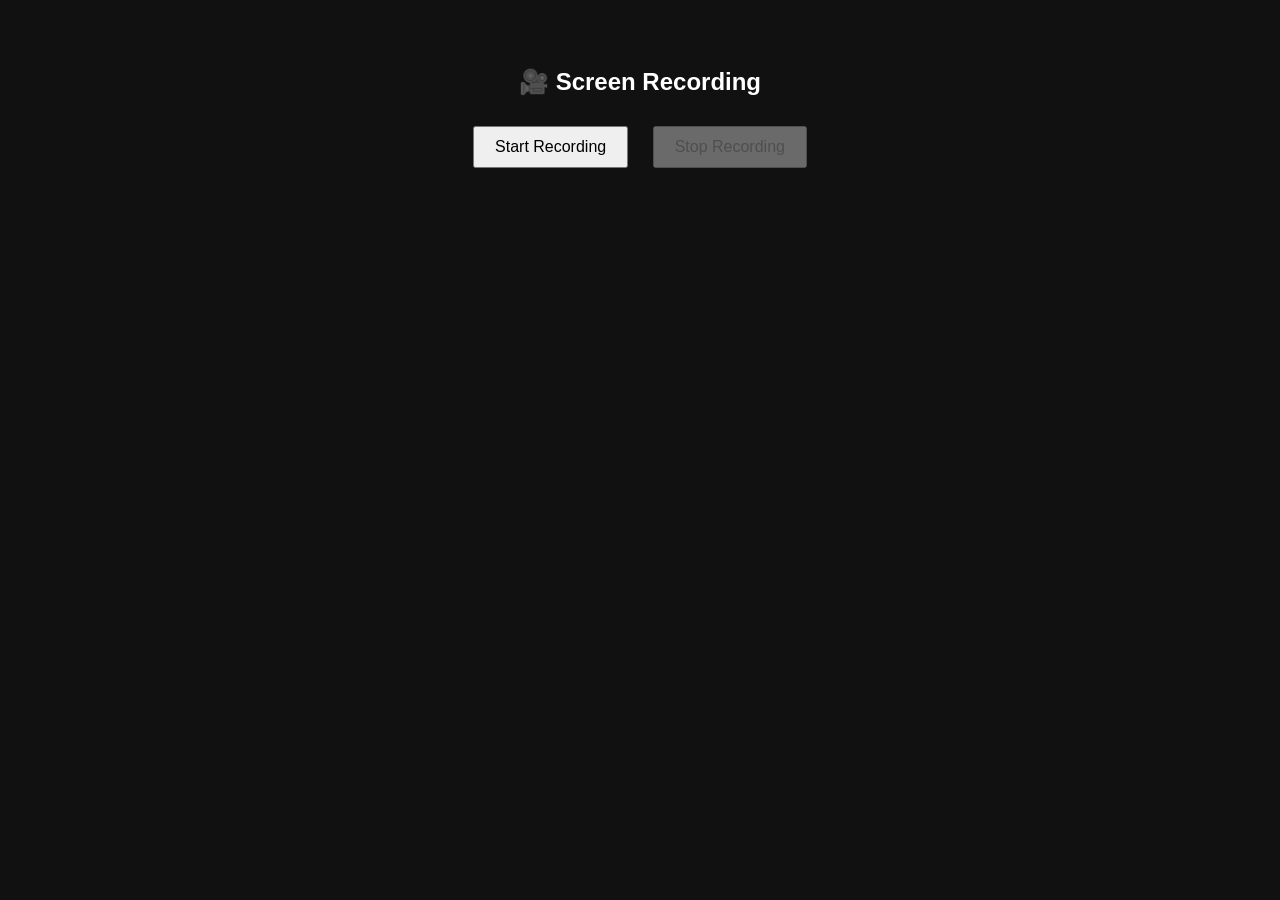
==== html/recorder.html @ eeac0ebb "added video recording feature and improves SS flow" ====
<!doctype html>
<html>
  <head>
    <meta charset="UTF-8" />
    <title>Flow Screen Recorder</title>
    <style>
      body {
        font-family: Arial;
        background: #111;
        color: white;
        text-align: center;
        padding: 40px;
      }
      button {
        padding: 10px 20px;
        font-size: 16px;
        margin: 10px;
      }
    </style>
  </head>
  <body>
    <h2>🎥 Screen Recording</h2>

    <button id="start">Start Recording</button>
    <button id="stop" disabled>Stop Recording</button>

    <script type="module" src="../js/recorder.js"></script>
  </body>
</html>
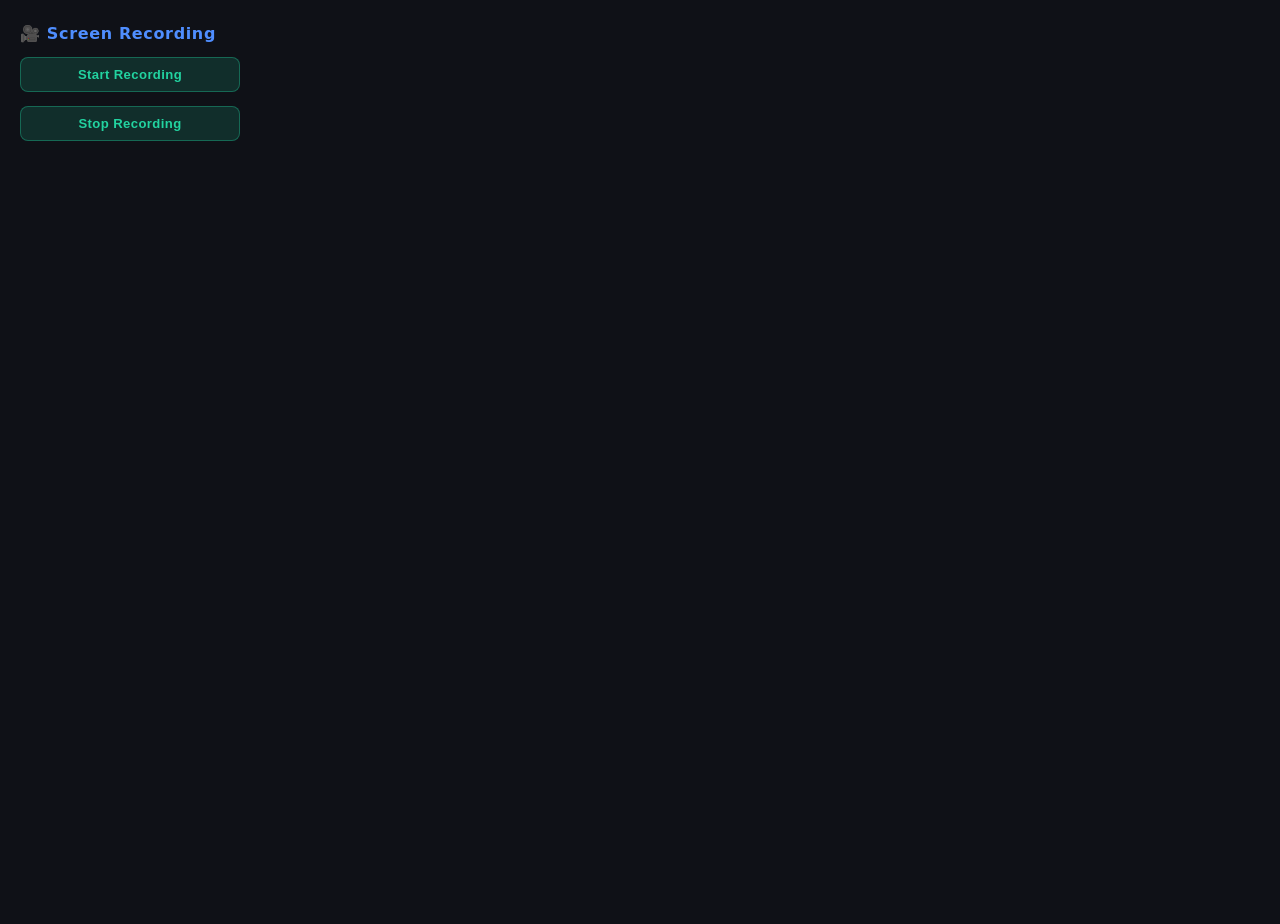
==== commit 0a2ca8db: "style update for screen recording page" ====
--- a/html/recorder.html
+++ b/html/recorder.html
@@ -3,27 +3,16 @@
   <head>
     <meta charset="UTF-8" />
     <title>Flow Screen Recorder</title>
-    <style>
-      body {
-        font-family: Arial;
-        background: #111;
-        color: white;
-        text-align: center;
-        padding: 40px;
-      }
-      button {
-        padding: 10px 20px;
-        font-size: 16px;
-        margin: 10px;
-      }
-    </style>
+    <link rel="stylesheet" href="../styles/viewer.css" />
+    <link rel="stylesheet" href="../styles/popup.css" />
   </head>
   <body>
-    <h2>🎥 Screen Recording</h2>
+    <div id="flowContainer">
+      <h2 class="toolbar-title">🎥 Screen Recording</h2>
 
-    <button id="start">Start Recording</button>
-    <button id="stop" disabled>Stop Recording</button>
-
+      <button class="btn btn-start" id="start">Start Recording</button>
+      <button class="btn btn-start" id="stop" disabled>Stop Recording</button>
+    </div>
     <script type="module" src="../js/recorder.js"></script>
   </body>
 </html>
--- a/styles/viewer.css
+++ b/styles/viewer.css
@@ -0,0 +1,407 @@
+/* ── Tokens ── */
+:root {
+  --bg: #0f1117;
+  --surface: #181c27;
+  --surface2: #1e2436;
+  --border: #2a3050;
+  --accent: #4f8eff;
+  --accent2: #7c5cfc;
+  --text: #e2e8f0;
+  --text-muted: #7a8499;
+  --radius: 8px;
+  --mono: "JetBrains Mono", "Fira Code", "Cascadia Code", monospace;
+
+  /* method colours */
+  --get: #22d3a0;
+  --post: #4f8eff;
+  --put: #f59e0b;
+  --patch: #a78bfa;
+  --delete: #f87171;
+  --head: #94a3b8;
+  --options: #64748b;
+}
+
+* {
+  box-sizing: border-box;
+  margin: 0;
+  padding: 0;
+}
+
+body {
+  font-family: "Segoe UI", "SF Pro Display", system-ui, sans-serif;
+  background: var(--bg);
+  color: var(--text);
+  min-height: 100vh;
+}
+
+/* ── Top toolbar ── */
+.toolbar {
+  position: sticky;
+  top: 0;
+  z-index: 100;
+  background: var(--surface);
+  border-bottom: 1px solid var(--border);
+  padding: 12px 20px;
+  display: flex;
+  flex-wrap: wrap;
+  align-items: center;
+  gap: 10px;
+}
+
+.toolbar-title {
+  font-size: 1rem;
+  font-weight: 700;
+  letter-spacing: 0.04em;
+  color: var(--accent);
+  white-space: nowrap;
+  margin-right: 4px;
+}
+
+/* search box */
+.search-wrap {
+  position: relative;
+  flex: 1 1 220px;
+}
+.search-wrap svg {
+  position: absolute;
+  left: 10px;
+  top: 50%;
+  transform: translateY(-50%);
+  opacity: 0.45;
+  pointer-events: none;
+}
+#searchUrl {
+  width: 100%;
+  padding: 7px 10px 7px 32px;
+  background: var(--surface2);
+  border: 1px solid var(--border);
+  border-radius: var(--radius);
+  color: var(--text);
+  font-size: 0.85rem;
+  outline: none;
+  transition: border-color 0.2s;
+}
+#searchUrl::placeholder {
+  color: var(--text-muted);
+}
+#searchUrl:focus {
+  border-color: var(--accent);
+}
+
+/* dropdowns */
+select {
+  padding: 7px 28px 7px 10px;
+  background: var(--surface2);
+  border: 1px solid var(--border);
+  border-radius: var(--radius);
+  color: var(--text);
+  font-size: 0.85rem;
+  outline: none;
+  appearance: none;
+  -webkit-appearance: none;
+  background-image: url("data:image/svg+xml,%3Csvg xmlns='http://www.w3.org/2000/svg' width='12' height='12' viewBox='0 0 24 24' fill='none' stroke='%237a8499' stroke-width='2'%3E%3Cpath d='M6 9l6 6 6-6'/%3E%3C/svg%3E");
+  background-repeat: no-repeat;
+  background-position: right 8px center;
+  cursor: pointer;
+  min-width: 130px;
+  transition: border-color 0.2s;
+}
+select:focus {
+  border-color: var(--accent);
+}
+
+/* clear button */
+#clearFilters {
+  padding: 7px 14px;
+  background: transparent;
+  border: 1px solid var(--border);
+  border-radius: var(--radius);
+  color: var(--text-muted);
+  font-size: 0.82rem;
+  cursor: pointer;
+  transition:
+    border-color 0.2s,
+    color 0.2s;
+  white-space: nowrap;
+}
+#clearFilters:hover {
+  border-color: var(--accent);
+  color: var(--text);
+}
+
+/* result count */
+#resultCount {
+  font-size: 0.78rem;
+  color: var(--text-muted);
+  white-space: nowrap;
+  margin-left: auto;
+}
+
+/* file upload */
+.upload-label {
+  padding: 7px 14px;
+  background: var(--accent2);
+  border-radius: var(--radius);
+  font-size: 0.82rem;
+  cursor: pointer;
+  white-space: nowrap;
+  transition: opacity 0.2s;
+}
+.upload-label:hover {
+  opacity: 0.85;
+}
+#fileInput {
+  display: none;
+}
+
+/* ── Main content ── */
+#flowContainer {
+  max-width: 960px;
+  margin: 24px auto;
+  padding: 0 20px 60px;
+  display: flex;
+  flex-direction: column;
+  gap: 14px;
+}
+
+.empty-state {
+  text-align: center;
+  padding: 64px 20px;
+  color: var(--text-muted);
+  font-size: 0.95rem;
+  line-height: 1.7;
+}
+
+/* ── Entry card ── */
+.entry {
+  background: var(--surface);
+  border: 1px solid var(--border);
+  border-radius: var(--radius);
+  padding: 16px 18px;
+  transition: border-color 0.2s;
+}
+.entry:hover {
+  border-color: #3a4570;
+}
+
+.entry-header {
+  display: flex;
+  align-items: center;
+  flex-wrap: wrap;
+  gap: 8px;
+  margin-bottom: 10px;
+}
+
+.step-num {
+  font-size: 0.75rem;
+  color: var(--text-muted);
+  font-family: var(--mono);
+  min-width: 30px;
+}
+
+.method-badge {
+  font-family: var(--mono);
+  font-size: 0.72rem;
+  font-weight: 700;
+  letter-spacing: 0.08em;
+  padding: 2px 8px;
+  border-radius: 4px;
+  text-transform: uppercase;
+}
+.method-get {
+  background: rgba(34, 211, 160, 0.15);
+  color: var(--get);
+}
+.method-post {
+  background: rgba(79, 142, 255, 0.15);
+  color: var(--post);
+}
+.method-put {
+  background: rgba(245, 158, 11, 0.15);
+  color: var(--put);
+}
+.method-patch {
+  background: rgba(167, 139, 250, 0.15);
+  color: var(--patch);
+}
+.method-delete {
+  background: rgba(248, 113, 113, 0.15);
+  color: var(--delete);
+}
+.method-head {
+  background: rgba(148, 163, 184, 0.12);
+  color: var(--head);
+}
+.method-options {
+  background: rgba(100, 116, 139, 0.12);
+  color: var(--options);
+}
+
+.status-badge {
+  font-family: var(--mono);
+  font-size: 0.72rem;
+  font-weight: 700;
+  padding: 2px 8px;
+  border-radius: 4px;
+}
+.status-2xx {
+  background: rgba(34, 197, 94, 0.15);
+  color: #4ade80;
+}
+.status-3xx {
+  background: rgba(251, 191, 36, 0.15);
+  color: #fbbf24;
+}
+.status-4xx {
+  background: rgba(248, 113, 113, 0.15);
+  color: #f87171;
+}
+.status-5xx {
+  background: rgba(239, 68, 68, 0.15);
+  color: #ef4444;
+}
+.status-unknown {
+  background: rgba(148, 163, 184, 0.12);
+  color: #94a3b8;
+}
+
+.entry-time {
+  font-size: 0.75rem;
+  color: var(--text-muted);
+  font-family: var(--mono);
+}
+.duration {
+  font-size: 0.75rem;
+  color: #a78bfa;
+  font-family: var(--mono);
+  margin-left: auto;
+}
+
+.page-url {
+  font-size: 0.8rem;
+  color: var(--text-muted);
+  margin-bottom: 5px;
+}
+.page-url a {
+  color: var(--text-muted);
+}
+
+.req-url {
+  font-size: 0.82rem;
+  word-break: break-all;
+  margin-bottom: 12px;
+}
+.req-url a {
+  color: var(--accent);
+  text-decoration: none;
+}
+.req-url a:hover {
+  text-decoration: underline;
+}
+
+mark {
+  background: rgba(251, 191, 36, 0.35);
+  color: #fde68a;
+  border-radius: 2px;
+  padding: 0 1px;
+}
+
+/* ── Details / summary ── */
+.details-block {
+  margin-top: 8px;
+  border: 1px solid var(--border);
+  border-radius: var(--radius);
+  overflow: hidden;
+}
+.details-block summary {
+  padding: 7px 12px;
+  cursor: pointer;
+  font-size: 0.8rem;
+  color: var(--text-muted);
+  user-select: none;
+  list-style: none;
+  display: flex;
+  align-items: center;
+  gap: 6px;
+  background: var(--surface2);
+  transition: background 0.15s;
+}
+.details-block summary::-webkit-details-marker {
+  display: none;
+}
+.details-block summary::before {
+  content: "▶";
+  font-size: 0.65rem;
+  transition: transform 0.2s;
+}
+.details-block[open] summary::before {
+  transform: rotate(90deg);
+}
+.details-block summary:hover {
+  background: #252d42;
+  color: var(--text);
+}
+
+/* ── Scrollable JSON panel ── */
+.json-wrapper {
+  position: relative;
+  background: #0d1120;
+}
+
+.json-pre {
+  font-family: var(--mono);
+  font-size: 0.75rem;
+  line-height: 1.6;
+  color: #c8d3f5;
+  padding: 14px 44px 14px 14px; /* right pad for copy btn */
+  max-height: 320px; /* fixed height */
+  overflow-y: auto; /* vertical scroll */
+  overflow-x: auto; /* horizontal scroll */
+  white-space: pre;
+  /* custom scrollbar */
+  scrollbar-width: thin;
+  scrollbar-color: #2a3050 transparent;
+}
+.json-pre::-webkit-scrollbar {
+  width: 6px;
+  height: 6px;
+}
+.json-pre::-webkit-scrollbar-track {
+  background: transparent;
+}
+.json-pre::-webkit-scrollbar-thumb {
+  background: #2a3050;
+  border-radius: 3px;
+}
+.json-pre::-webkit-scrollbar-thumb:hover {
+  background: #3a4570;
+}
+
+/* copy button — always visible, pinned top-right */
+.copy-btn {
+  position: absolute;
+  top: 8px;
+  right: 8px;
+  padding: 3px 8px;
+  font-size: 0.7rem;
+  cursor: pointer;
+  background: #1e2436;
+  border: 1px solid #2a3050;
+  border-radius: 4px;
+  color: var(--text-muted);
+  transition:
+    background 0.15s,
+    color 0.15s,
+    border-color 0.15s;
+  z-index: 2;
+}
+.copy-btn:hover {
+  background: #252d42;
+  color: var(--text);
+  border-color: var(--accent);
+}
+.copy-btn.copied {
+  background: rgba(34, 197, 94, 0.15);
+  color: #4ade80;
+  border-color: #4ade80;
+}
--- a/styles/popup.css
+++ b/styles/popup.css
@@ -0,0 +1,202 @@
+:root {
+  --bg: #0f1117;
+  --surface: #181c27;
+  --surface2: #1e2436;
+  --border: #2a3050;
+  --accent: #4f8eff;
+  --accent2: #7c5cfc;
+  --green: #22d3a0;
+  --red: #f87171;
+  --text: #e2e8f0;
+  --text-muted: #7a8499;
+  --radius: 8px;
+}
+
+* {
+  box-sizing: border-box;
+  margin: 0;
+  padding: 0;
+}
+
+body {
+  font-family: "Segoe UI", "SF Pro Display", system-ui, sans-serif;
+  background: var(--bg);
+  color: var(--text);
+  width: 260px;
+  padding: 0;
+  user-select: none;
+}
+
+/* ── Header ── */
+.header {
+  background: var(--surface);
+  border-bottom: 1px solid var(--border);
+  padding: 12px 14px 11px;
+  display: flex;
+  align-items: center;
+  gap: 8px;
+}
+
+.header-dot {
+  width: 8px;
+  height: 8px;
+  border-radius: 50%;
+  background: var(--accent);
+  box-shadow: 0 0 6px var(--accent);
+  flex-shrink: 0;
+}
+
+.header-title {
+  font-size: 0.9rem;
+  font-weight: 700;
+  letter-spacing: 0.04em;
+  color: var(--accent);
+}
+
+/* ── Body ── */
+.body {
+  padding: 14px;
+  display: flex;
+  flex-direction: column;
+  gap: 10px;
+}
+
+/* ── Toggles ── */
+.toggles {
+  background: var(--surface);
+  border: 1px solid var(--border);
+  border-radius: var(--radius);
+  overflow: hidden;
+}
+
+.toggle-row {
+  display: flex;
+  align-items: center;
+  justify-content: space-between;
+  padding: 9px 12px;
+  font-size: 0.8rem;
+  color: var(--text-muted);
+  gap: 10px;
+  cursor: pointer;
+  transition: background 0.15s;
+}
+.toggle-row:not(:last-child) {
+  border-bottom: 1px solid var(--border);
+}
+.toggle-row:hover {
+  background: var(--surface2);
+  color: var(--text);
+}
+
+/* hide native checkbox */
+.toggle-row input[type="checkbox"] {
+  display: none;
+}
+
+/* pill switch */
+.switch {
+  width: 34px;
+  height: 18px;
+  border-radius: 9px;
+  background: var(--border);
+  position: relative;
+  flex-shrink: 0;
+  transition: background 0.2s;
+}
+.switch::after {
+  content: "";
+  position: absolute;
+  top: 3px;
+  left: 3px;
+  width: 12px;
+  height: 12px;
+  border-radius: 50%;
+  background: var(--text-muted);
+  transition:
+    transform 0.2s,
+    background 0.2s;
+}
+input[type="checkbox"]:checked ~ .switch {
+  background: rgba(79, 142, 255, 0.25);
+}
+input[type="checkbox"]:checked ~ .switch::after {
+  transform: translateX(16px);
+  background: var(--accent);
+  box-shadow: 0 0 4px var(--accent);
+}
+
+/* ── Buttons ── */
+.btn {
+  width: 100%;
+  padding: 9px 12px;
+  border-radius: var(--radius);
+  font-size: 0.82rem;
+  font-weight: 600;
+  letter-spacing: 0.03em;
+  cursor: pointer;
+  border: 1px solid transparent;
+  transition:
+    opacity 0.15s,
+    box-shadow 0.15s;
+  display: flex;
+  align-items: center;
+  justify-content: center;
+  gap: 7px;
+}
+.btn:hover {
+  opacity: 0.88;
+}
+.btn:active {
+  opacity: 0.75;
+}
+
+.btn-start {
+  background: rgba(34, 211, 160, 0.15);
+  border-color: rgba(34, 211, 160, 0.35);
+  color: var(--green);
+}
+.btn-stop {
+  background: rgba(248, 113, 113, 0.12);
+  border-color: rgba(248, 113, 113, 0.3);
+  color: var(--red);
+}
+.btn-viewer {
+  background: var(--accent2);
+  border-color: transparent;
+  color: #fff;
+  box-shadow: 0 2px 12px rgba(124, 92, 252, 0.3);
+}
+.btn-viewer:hover {
+  box-shadow: 0 2px 18px rgba(124, 92, 252, 0.5);
+}
+
+/* ── Status indicator ── */
+.status-bar {
+  display: flex;
+  align-items: center;
+  gap: 6px;
+  font-size: 0.72rem;
+  color: var(--text-muted);
+  padding: 0 2px;
+}
+.status-indicator {
+  width: 6px;
+  height: 6px;
+  border-radius: 50%;
+  background: var(--text-muted);
+  flex-shrink: 0;
+}
+.status-indicator.recording {
+  background: var(--red);
+  box-shadow: 0 0 5px var(--red);
+  animation: pulse 1.2s infinite;
+}
+@keyframes pulse {
+  0%,
+  100% {
+    opacity: 1;
+  }
+  50% {
+    opacity: 0.35;
+  }
+}
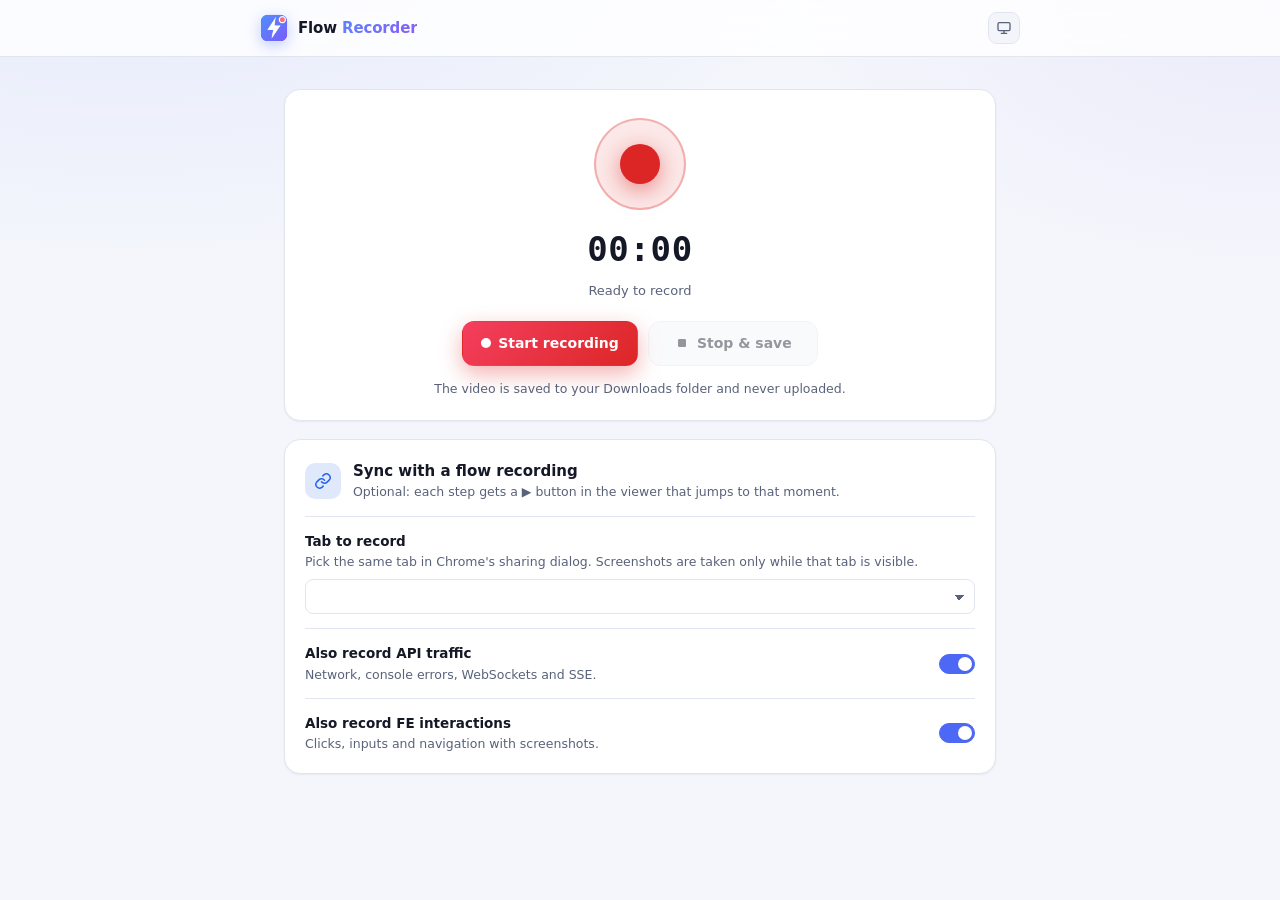
==== commit e9a997e0: "feat: security hardening, recording features, privacy docs and UI redesign Security & privacy fixes " ====
--- a/html/recorder.html
+++ b/html/recorder.html
@@ -1,18 +1,61 @@
 <!doctype html>
-<html>
+<html lang="en">
   <head>
     <meta charset="UTF-8" />
+    <meta name="viewport" content="width=device-width, initial-scale=1.0" />
     <title>Flow Screen Recorder</title>
-    <link rel="stylesheet" href="../styles/viewer.css" />
-    <link rel="stylesheet" href="../styles/popup.css" />
+    <script src="../js/theme-init.js"></script>
+    <link rel="stylesheet" href="../styles/base.css" />
+    <link rel="stylesheet" href="../styles/options.css" />
   </head>
-  <body>
-    <div id="flowContainer">
-      <h2 class="toolbar-title">🎥 Screen Recording</h2>
+  <body class="recorder-page">
+    <header class="page-header">
+      <div class="brand">
+        <img class="brand-logo" src="../icons/icon48.png" alt="" />
+        <span class="brand-name">Flow <span class="grad">Recorder</span></span>
+      </div>
+      <button class="icon-btn" id="themeToggle" type="button"></button>
+    </header>
 
-      <button class="btn btn-start" id="start">Start Recording</button>
-      <button class="btn btn-start" id="stop" disabled>Stop Recording</button>
-    </div>
+    <main class="options">
+      <section class="card rec-hero">
+        <div class="rec-visual">
+          <div class="rec-ring"><span class="rec-core"></span></div>
+          <div class="rec-timer" id="timer">00:00</div>
+          <div class="rec-state" id="recState">Ready to record</div>
+        </div>
+        <div class="rec-controls">
+          <button class="btn btn-rec" id="start">
+            <span class="rec-dot"></span>
+            Start recording
+          </button>
+          <button class="btn" id="stop" disabled>
+            <svg viewBox="0 0 24 24" fill="currentColor"><rect x="6" y="6" width="12" height="12" rx="2"/></svg>
+            Stop &amp; save
+          </button>
+        </div>
+        <p class="recorder-status" id="status" role="status">The video is saved to your Downloads folder and never uploaded.</p>
+      </section>
+
+      <section class="card">
+        <div class="card-head">
+          <span class="card-icon tone-blue"><svg viewBox="0 0 24 24" fill="none" stroke="currentColor" stroke-width="2" stroke-linecap="round" stroke-linejoin="round"><path d="M10 13a5 5 0 0 0 7.5.5l3-3a5 5 0 0 0-7-7l-1.7 1.7"/><path d="M14 11a5 5 0 0 0-7.5-.5l-3 3a5 5 0 0 0 7 7l1.7-1.7"/></svg></span>
+          <div><h2>Sync with a flow recording</h2><p>Optional: each step gets a ▶ button in the viewer that jumps to that moment.</p></div>
+        </div>
+        <label class="opt-block" for="tabSelect">
+          <span class="opt-text"><strong>Tab to record</strong><small>Pick the same tab in Chrome's sharing dialog. Screenshots are taken only while that tab is visible.</small></span>
+          <select id="tabSelect"></select>
+        </label>
+        <label class="opt-row">
+          <span class="opt-text"><strong>Also record API traffic</strong><small>Network, console errors, WebSockets and SSE.</small></span>
+          <input type="checkbox" class="switch" id="syncApi" checked />
+        </label>
+        <label class="opt-row">
+          <span class="opt-text"><strong>Also record FE interactions</strong><small>Clicks, inputs and navigation with screenshots.</small></span>
+          <input type="checkbox" class="switch" id="syncFe" checked />
+        </label>
+      </section>
+    </main>
     <script type="module" src="../js/recorder.js"></script>
   </body>
 </html>
--- a/styles/base.css
+++ b/styles/base.css
@@ -0,0 +1,659 @@
+/* ==========================================================
+   Flow Recorder — shared design system
+   Tokens (dark default + light), typography and base components
+   used by every extension page. Page files only add layout.
+   ========================================================== */
+
+:root {
+  color-scheme: dark;
+
+  /* surfaces */
+  --bg: #0a0c13;
+  --bg-glow-1: rgba(91, 124, 255, 0.16);
+  --bg-glow-2: rgba(139, 92, 246, 0.12);
+  --surface: #11141e;
+  --surface-2: #171b28;
+  --surface-3: #1f2434;
+  --surface-glass: rgba(17, 20, 30, 0.78);
+  --code-bg: #0c0f18;
+  --border: #242a3c;
+  --border-strong: #333a52;
+
+  /* text */
+  --text: #e7eaf3;
+  --text-muted: #8c94aa;
+  --text-faint: #5f6782;
+
+  /* brand */
+  --accent: #6e8cff;
+  --accent-2: #9d7bff;
+  --accent-grad: linear-gradient(135deg, #5b84ff 0%, #8b5cf6 100%);
+  --accent-soft: rgba(110, 140, 255, 0.14);
+  --on-accent: #ffffff;
+
+  /* semantic palette */
+  --green: #34d399;
+  --blue: #60a5fa;
+  --amber: #fbbf24;
+  --violet: #a78bfa;
+  --red: #f87171;
+  --cyan: #22d3ee;
+  --slate: #94a3b8;
+  --teal: #2dd4bf;
+
+  /* shape & depth */
+  --radius-sm: 6px;
+  --radius: 10px;
+  --radius-lg: 16px;
+  --shadow-sm: 0 1px 2px rgba(0, 0, 0, 0.35);
+  --shadow: 0 8px 24px rgba(0, 0, 0, 0.35), 0 1px 0 rgba(255, 255, 255, 0.03) inset;
+  --shadow-lg: 0 18px 48px rgba(0, 0, 0, 0.5);
+  --ring: 0 0 0 3px rgba(110, 140, 255, 0.35);
+
+  /* type */
+  --font: "Inter", "Segoe UI Variable Text", "SF Pro Text", "Segoe UI", system-ui, -apple-system, sans-serif;
+  --mono: "JetBrains Mono", "SF Mono", "Cascadia Code", "Fira Code", ui-monospace, monospace;
+
+  /* legacy aliases (kept for older selectors) */
+  --surface2: var(--surface-2);
+  --accent2: var(--accent-2);
+  --get: var(--green);
+  --post: var(--blue);
+  --put: var(--amber);
+  --patch: var(--violet);
+  --delete: var(--red);
+  --head: var(--slate);
+  --options: var(--slate);
+  --ws: var(--cyan);
+  --warn: var(--amber);
+}
+
+/* light theme: follows the OS unless the user forced dark */
+@media (prefers-color-scheme: light) {
+  :root:not([data-theme="dark"]) {
+    color-scheme: light;
+    --bg: #f4f6fb;
+    --bg-glow-1: rgba(91, 124, 255, 0.1);
+    --bg-glow-2: rgba(139, 92, 246, 0.08);
+    --surface: #ffffff;
+    --surface-2: #f3f5fa;
+    --surface-3: #e9ecf4;
+    --surface-glass: rgba(255, 255, 255, 0.82);
+    --code-bg: #f6f8fc;
+    --border: #e1e5ef;
+    --border-strong: #cdd3e1;
+    --text: #151826;
+    --text-muted: #59627a;
+    --text-faint: #8a92a7;
+    --accent: #4d68f5;
+    --accent-2: #7c4dff;
+    --accent-soft: rgba(77, 104, 245, 0.1);
+    --green: #059669;
+    --blue: #2563eb;
+    --amber: #b45309;
+    --violet: #7c3aed;
+    --red: #dc2626;
+    --cyan: #0891b2;
+    --slate: #64748b;
+    --teal: #0d9488;
+    --shadow-sm: 0 1px 2px rgba(20, 24, 40, 0.06);
+    --shadow: 0 6px 20px rgba(20, 24, 40, 0.07), 0 1px 2px rgba(20, 24, 40, 0.05);
+    --shadow-lg: 0 18px 40px rgba(20, 24, 40, 0.14);
+    --ring: 0 0 0 3px rgba(77, 104, 245, 0.25);
+  }
+}
+:root[data-theme="light"] {
+  color-scheme: light;
+  --bg: #f4f6fb;
+  --bg-glow-1: rgba(91, 124, 255, 0.1);
+  --bg-glow-2: rgba(139, 92, 246, 0.08);
+  --surface: #ffffff;
+  --surface-2: #f3f5fa;
+  --surface-3: #e9ecf4;
+  --surface-glass: rgba(255, 255, 255, 0.82);
+  --code-bg: #f6f8fc;
+  --border: #e1e5ef;
+  --border-strong: #cdd3e1;
+  --text: #151826;
+  --text-muted: #59627a;
+  --text-faint: #8a92a7;
+  --accent: #4d68f5;
+  --accent-2: #7c4dff;
+  --accent-soft: rgba(77, 104, 245, 0.1);
+  --green: #059669;
+  --blue: #2563eb;
+  --amber: #b45309;
+  --violet: #7c3aed;
+  --red: #dc2626;
+  --cyan: #0891b2;
+  --slate: #64748b;
+  --teal: #0d9488;
+  --shadow-sm: 0 1px 2px rgba(20, 24, 40, 0.06);
+  --shadow: 0 6px 20px rgba(20, 24, 40, 0.07), 0 1px 2px rgba(20, 24, 40, 0.05);
+  --shadow-lg: 0 18px 40px rgba(20, 24, 40, 0.14);
+  --ring: 0 0 0 3px rgba(77, 104, 245, 0.25);
+}
+
+/* ── Reset & base ─────────────────────────────────────────── */
+*,
+*::before,
+*::after {
+  box-sizing: border-box;
+  margin: 0;
+  padding: 0;
+}
+
+html {
+  -webkit-font-smoothing: antialiased;
+}
+
+body {
+  font-family: var(--font);
+  font-size: 14px;
+  line-height: 1.5;
+  color: var(--text);
+  background-color: var(--bg);
+  background-image:
+    radial-gradient(1200px 600px at 10% -10%, var(--bg-glow-1), transparent 60%),
+    radial-gradient(900px 500px at 100% 0%, var(--bg-glow-2), transparent 55%);
+  background-attachment: fixed;
+}
+
+a {
+  color: var(--accent);
+  text-decoration: none;
+}
+a:hover {
+  text-decoration: underline;
+}
+
+code,
+kbd {
+  font-family: var(--mono);
+  font-size: 0.86em;
+}
+kbd {
+  padding: 1px 6px;
+  border: 1px solid var(--border-strong);
+  border-bottom-width: 2px;
+  border-radius: 5px;
+  background: var(--surface-2);
+}
+
+strong {
+  font-weight: 600;
+}
+
+.muted {
+  color: var(--text-muted);
+}
+
+[hidden] {
+  display: none !important;
+}
+
+:focus-visible {
+  outline: none;
+  box-shadow: var(--ring);
+}
+
+::selection {
+  background: var(--accent-soft);
+}
+
+/* scrollbars */
+* {
+  scrollbar-width: thin;
+  scrollbar-color: var(--border-strong) transparent;
+}
+::-webkit-scrollbar {
+  width: 10px;
+  height: 10px;
+}
+::-webkit-scrollbar-thumb {
+  background: var(--border-strong);
+  border-radius: 10px;
+  border: 2px solid transparent;
+  background-clip: padding-box;
+}
+::-webkit-scrollbar-track {
+  background: transparent;
+}
+
+/* ── Brand ────────────────────────────────────────────────── */
+.brand {
+  display: inline-flex;
+  align-items: center;
+  gap: 10px;
+  white-space: nowrap;
+}
+.brand-logo {
+  width: 28px;
+  height: 28px;
+  border-radius: 8px;
+  box-shadow: 0 4px 14px rgba(91, 124, 255, 0.35);
+}
+.brand-name {
+  font-weight: 700;
+  font-size: 15px;
+  letter-spacing: -0.01em;
+}
+.brand-name .grad {
+  background: var(--accent-grad);
+  -webkit-background-clip: text;
+  background-clip: text;
+  color: transparent;
+}
+
+/* ── Buttons ──────────────────────────────────────────────── */
+.btn,
+.tool-btn,
+.icon-btn {
+  display: inline-flex;
+  align-items: center;
+  justify-content: center;
+  gap: 7px;
+  font: inherit;
+  font-weight: 500;
+  color: var(--text);
+  background: var(--surface-2);
+  border: 1px solid var(--border);
+  border-radius: var(--radius);
+  cursor: pointer;
+  white-space: nowrap;
+  user-select: none;
+  transition:
+    background 0.15s,
+    border-color 0.15s,
+    color 0.15s,
+    box-shadow 0.15s,
+    transform 0.06s;
+}
+.btn {
+  padding: 9px 14px;
+  font-size: 13px;
+}
+.tool-btn {
+  padding: 6px 11px;
+  font-size: 12.5px;
+  border-radius: 8px;
+}
+.icon-btn {
+  width: 32px;
+  height: 32px;
+  padding: 0;
+  border-radius: 9px;
+  color: var(--text-muted);
+}
+.btn:hover,
+.tool-btn:hover,
+.icon-btn:hover {
+  background: var(--surface-3);
+  border-color: var(--border-strong);
+  color: var(--text);
+}
+.btn:active,
+.tool-btn:active,
+.icon-btn:active {
+  transform: translateY(1px);
+}
+.btn:disabled,
+.tool-btn:disabled {
+  opacity: 0.45;
+  cursor: not-allowed;
+  transform: none;
+}
+.btn svg,
+.tool-btn svg,
+.icon-btn svg {
+  width: 16px;
+  height: 16px;
+  flex-shrink: 0;
+}
+
+.btn-primary {
+  color: var(--on-accent);
+  background: var(--accent-grad);
+  border-color: transparent;
+  box-shadow: 0 6px 18px rgba(91, 124, 255, 0.35);
+}
+.btn-primary:hover {
+  color: var(--on-accent);
+  background: var(--accent-grad);
+  border-color: transparent;
+  filter: brightness(1.08);
+  box-shadow: 0 8px 24px rgba(91, 124, 255, 0.45);
+}
+
+.btn-ghost {
+  background: transparent;
+}
+
+.btn-danger,
+.tool-btn.danger {
+  color: var(--red);
+  border-color: color-mix(in srgb, var(--red) 35%, transparent);
+  background: color-mix(in srgb, var(--red) 8%, transparent);
+}
+.btn-danger:hover,
+.tool-btn.danger:hover {
+  color: var(--red);
+  border-color: var(--red);
+  background: color-mix(in srgb, var(--red) 14%, transparent);
+}
+
+.btn-block {
+  width: 100%;
+}
+
+/* ── Form controls ────────────────────────────────────────── */
+input[type="text"],
+input[type="search"],
+input[type="number"],
+select,
+textarea {
+  font: inherit;
+  font-size: 13px;
+  color: var(--text);
+  background: var(--surface);
+  border: 1px solid var(--border);
+  border-radius: 8px;
+  padding: 7px 10px;
+  transition:
+    border-color 0.15s,
+    box-shadow 0.15s;
+}
+input:hover,
+select:hover,
+textarea:hover {
+  border-color: var(--border-strong);
+}
+input:focus,
+select:focus,
+textarea:focus {
+  outline: none;
+  border-color: var(--accent);
+  box-shadow: var(--ring);
+}
+select {
+  appearance: none;
+  padding-right: 30px;
+  background-image:
+    linear-gradient(45deg, transparent 50%, var(--text-muted) 50%),
+    linear-gradient(135deg, var(--text-muted) 50%, transparent 50%);
+  background-position:
+    calc(100% - 15px) 52%,
+    calc(100% - 10px) 52%;
+  background-size: 5px 5px;
+  background-repeat: no-repeat;
+  cursor: pointer;
+}
+textarea {
+  font-family: var(--mono);
+  font-size: 12.5px;
+  resize: vertical;
+}
+
+/* switch: <input type="checkbox" class="switch"> */
+input.switch {
+  appearance: none;
+  position: relative;
+  flex-shrink: 0;
+  width: 36px;
+  height: 20px;
+  border-radius: 20px;
+  background: var(--surface-3);
+  border: 1px solid var(--border-strong);
+  cursor: pointer;
+  transition:
+    background 0.2s,
+    border-color 0.2s;
+}
+input.switch::after {
+  content: "";
+  position: absolute;
+  top: 2px;
+  left: 2px;
+  width: 14px;
+  height: 14px;
+  border-radius: 50%;
+  background: var(--text-muted);
+  box-shadow: var(--shadow-sm);
+  transition:
+    transform 0.2s,
+    background 0.2s;
+}
+input.switch:checked {
+  background: var(--accent);
+  border-color: var(--accent);
+}
+input.switch:checked::after {
+  transform: translateX(16px);
+  background: #fff;
+}
+
+/* chips: <label class="chip"><input type="checkbox"> Text</label> */
+.chip {
+  display: inline-flex;
+  align-items: center;
+  gap: 6px;
+  padding: 4px 11px;
+  font-size: 12px;
+  color: var(--text-muted);
+  background: var(--surface-2);
+  border: 1px solid var(--border);
+  border-radius: 999px;
+  cursor: pointer;
+  user-select: none;
+  transition: all 0.15s;
+}
+.chip input {
+  display: none;
+}
+.chip::before {
+  content: "";
+  width: 7px;
+  height: 7px;
+  border-radius: 50%;
+  background: var(--text-faint);
+  transition: background 0.15s;
+}
+.chip:has(input:checked) {
+  color: var(--text);
+  background: var(--accent-soft);
+  border-color: color-mix(in srgb, var(--accent) 45%, transparent);
+}
+.chip:has(input:checked)::before {
+  background: var(--accent);
+}
+.chip:hover {
+  border-color: var(--border-strong);
+}
+
+/* ── Badges ───────────────────────────────────────────────── */
+.method-badge,
+.status-badge {
+  --tone: var(--slate);
+  display: inline-flex;
+  align-items: center;
+  height: 22px;
+  padding: 0 8px;
+  font-family: var(--mono);
+  font-size: 11px;
+  font-weight: 700;
+  letter-spacing: 0.02em;
+  color: var(--tone);
+  background: color-mix(in srgb, var(--tone) 14%, transparent);
+  border: 1px solid color-mix(in srgb, var(--tone) 28%, transparent);
+  border-radius: 6px;
+  white-space: nowrap;
+}
+.method-get { --tone: var(--green); }
+.method-post { --tone: var(--blue); }
+.method-put { --tone: var(--amber); }
+.method-patch,
+.method-fe { --tone: var(--violet); }
+.method-delete { --tone: var(--red); }
+.method-head,
+.method-options { --tone: var(--slate); }
+.method-ws { --tone: var(--cyan); }
+
+.status-2xx { --tone: var(--green); }
+.status-3xx { --tone: var(--blue); }
+.status-4xx { --tone: var(--amber); }
+.status-5xx { --tone: var(--red); }
+.status-unknown { --tone: var(--slate); }
+
+/* ── Panels / details / JSON ──────────────────────────────── */
+.panel {
+  background: var(--surface);
+  border: 1px solid var(--border);
+  border-radius: var(--radius-lg);
+  box-shadow: var(--shadow);
+}
+
+.details-block {
+  margin-top: 8px;
+  border: 1px solid var(--border);
+  border-radius: var(--radius);
+  background: var(--surface-2);
+  overflow: hidden;
+}
+.details-block > summary {
+  display: flex;
+  align-items: center;
+  gap: 8px;
+  padding: 8px 12px;
+  font-size: 12.5px;
+  font-weight: 500;
+  color: var(--text-muted);
+  cursor: pointer;
+  list-style: none;
+  user-select: none;
+}
+.details-block > summary::-webkit-details-marker {
+  display: none;
+}
+.details-block > summary::before {
+  content: "";
+  width: 6px;
+  height: 6px;
+  border-right: 1.5px solid currentColor;
+  border-bottom: 1.5px solid currentColor;
+  transform: rotate(-45deg);
+  transition: transform 0.15s;
+}
+.details-block[open] > summary::before {
+  transform: rotate(45deg);
+}
+.details-block > summary:hover {
+  color: var(--text);
+}
+.details-block[open] > summary {
+  border-bottom: 1px solid var(--border);
+}
+
+.json-wrapper,
+.screenshot-wrapper {
+  position: relative;
+  background: var(--code-bg);
+}
+.json-pre {
+  max-height: 420px;
+  overflow: auto;
+  padding: 12px 14px;
+  font-family: var(--mono);
+  font-size: 12px;
+  line-height: 1.6;
+  color: var(--text);
+  white-space: pre-wrap;
+  word-break: break-word;
+}
+.screenshot-wrapper {
+  padding: 14px;
+}
+
+.copy-btn {
+  position: absolute;
+  top: 8px;
+  right: 10px;
+  padding: 3px 10px;
+  font: inherit;
+  font-size: 11.5px;
+  color: var(--text-muted);
+  background: var(--surface-glass);
+  backdrop-filter: blur(6px);
+  border: 1px solid var(--border);
+  border-radius: 6px;
+  cursor: pointer;
+  text-decoration: none;
+}
+.copy-btn:hover {
+  color: var(--text);
+  border-color: var(--accent);
+  text-decoration: none;
+}
+.copied,
+.copy-btn.copied {
+  color: var(--green) !important;
+  border-color: var(--green) !important;
+  background: color-mix(in srgb, var(--green) 12%, transparent) !important;
+}
+
+/* ── Footer ───────────────────────────────────────────────── */
+.dev-footer {
+  display: flex;
+  flex-wrap: wrap;
+  align-items: center;
+  gap: 6px 10px;
+  padding: 18px 24px;
+  font-size: 12px;
+  color: var(--text-muted);
+  border-top: 1px solid var(--border);
+}
+.dev-name {
+  font-weight: 600;
+  color: var(--text);
+}
+.dev-role {
+  color: var(--text-faint);
+}
+.dev-links {
+  display: flex;
+  flex-wrap: wrap;
+  align-items: center;
+  gap: 4px 8px;
+  margin-left: auto;
+}
+.dev-links a {
+  color: var(--text-muted);
+}
+.dev-links a:hover {
+  color: var(--accent);
+  text-decoration: none;
+}
+.dev-sep {
+  color: var(--text-faint);
+}
+
+/* ── Animations ───────────────────────────────────────────── */
+@keyframes pulse-dot {
+  0% {
+    box-shadow: 0 0 0 0 color-mix(in srgb, var(--red) 60%, transparent);
+  }
+  70% {
+    box-shadow: 0 0 0 8px transparent;
+  }
+  100% {
+    box-shadow: 0 0 0 0 transparent;
+  }
+}
+
+@media (prefers-reduced-motion: reduce) {
+  *,
+  *::before,
+  *::after {
+    animation: none !important;
+    transition: none !important;
+  }
+}
--- a/styles/options.css
+++ b/styles/options.css
@@ -0,0 +1,259 @@
+/* Settings, screen-recorder and legal pages. Tokens come from base.css. */
+
+body {
+  min-height: 100vh;
+  display: flex;
+  flex-direction: column;
+}
+
+.page-header {
+  position: sticky;
+  top: 0;
+  z-index: 10;
+  display: flex;
+  align-items: center;
+  justify-content: space-between;
+  padding: 12px max(24px, calc((100vw - 760px) / 2));
+  background: var(--surface-glass);
+  backdrop-filter: blur(12px);
+  border-bottom: 1px solid var(--border);
+}
+
+.options {
+  flex: 1;
+  width: 100%;
+  max-width: 760px;
+  margin: 0 auto;
+  padding: 32px 24px 56px;
+}
+
+.page-title {
+  margin-bottom: 20px;
+}
+.page-title h1 {
+  font-size: 26px;
+  font-weight: 700;
+  letter-spacing: -0.02em;
+  margin-bottom: 4px;
+}
+.saved {
+  margin-left: 6px;
+  color: var(--green);
+  font-weight: 600;
+}
+
+.card {
+  margin-bottom: 18px;
+  padding: 6px 20px;
+  background: var(--surface);
+  border: 1px solid var(--border);
+  border-radius: var(--radius-lg);
+  box-shadow: var(--shadow-sm);
+}
+.card-head {
+  display: flex;
+  align-items: center;
+  gap: 12px;
+  padding: 14px 0;
+  border-bottom: 1px solid var(--border);
+}
+.card-head h2 {
+  font-size: 15px;
+  font-weight: 600;
+}
+.card-head p {
+  font-size: 12.5px;
+  color: var(--text-muted);
+}
+.card-icon {
+  --tone: var(--accent);
+  display: grid;
+  place-items: center;
+  flex-shrink: 0;
+  width: 36px;
+  height: 36px;
+  border-radius: 10px;
+  color: var(--tone);
+  background: color-mix(in srgb, var(--tone) 14%, transparent);
+}
+.card-icon svg {
+  width: 18px;
+  height: 18px;
+}
+.tone-green { --tone: var(--green); }
+.tone-blue { --tone: var(--blue); }
+.tone-violet { --tone: var(--violet); }
+.tone-amber { --tone: var(--amber); }
+.tone-red { --tone: var(--red); }
+
+.opt-row,
+.opt-block {
+  display: flex;
+  gap: 16px;
+  padding: 14px 0;
+  border-bottom: 1px solid var(--border);
+}
+.card > :last-child {
+  border-bottom: none;
+}
+.opt-row {
+  align-items: center;
+  justify-content: space-between;
+  cursor: pointer;
+}
+div.opt-row {
+  cursor: default;
+}
+.opt-block {
+  flex-direction: column;
+  gap: 8px;
+}
+.opt-text {
+  display: flex;
+  flex-direction: column;
+  gap: 2px;
+}
+.opt-text strong {
+  font-size: 13.5px;
+  font-weight: 600;
+}
+.opt-text small {
+  font-size: 12.5px;
+  color: var(--text-muted);
+  line-height: 1.45;
+}
+.opt-text code {
+  padding: 0 5px;
+  background: var(--surface-2);
+  border: 1px solid var(--border);
+  border-radius: 4px;
+}
+.opt-block textarea {
+  width: 100%;
+}
+.opt-row input[type="number"] {
+  width: 80px;
+  text-align: center;
+}
+
+.shortcut-list {
+  list-style: none;
+}
+.shortcut-list li {
+  display: flex;
+  align-items: center;
+  justify-content: space-between;
+  gap: 12px;
+  padding: 11px 0;
+  font-size: 13px;
+  border-bottom: 1px solid var(--border);
+}
+.shortcut-list li:last-child {
+  border-bottom: none;
+}
+.shortcut-list kbd {
+  white-space: nowrap;
+}
+.card-foot {
+  padding: 12px 0 14px;
+  border-top: 1px solid var(--border);
+}
+
+.dev-footer {
+  width: 100%;
+  max-width: 760px;
+  margin: 0 auto;
+}
+
+/* ── Screen recorder ── */
+.rec-hero {
+  padding: 28px 24px 22px;
+  text-align: center;
+}
+.rec-visual {
+  display: flex;
+  flex-direction: column;
+  align-items: center;
+  gap: 6px;
+  margin-bottom: 20px;
+}
+.rec-ring {
+  display: grid;
+  place-items: center;
+  width: 92px;
+  height: 92px;
+  margin-bottom: 8px;
+  border-radius: 50%;
+  background: color-mix(in srgb, var(--red) 10%, transparent);
+  border: 2px solid color-mix(in srgb, var(--red) 30%, transparent);
+}
+.rec-core {
+  width: 40px;
+  height: 40px;
+  border-radius: 50%;
+  background: var(--red);
+  box-shadow: 0 6px 22px color-mix(in srgb, var(--red) 50%, transparent);
+  transition: border-radius 0.25s, transform 0.25s;
+}
+.rec-timer {
+  font-family: var(--mono);
+  font-size: 34px;
+  font-weight: 700;
+  letter-spacing: 0.02em;
+  font-variant-numeric: tabular-nums;
+}
+.rec-state {
+  font-size: 13px;
+  color: var(--text-muted);
+}
+.recorder-page.is-recording .rec-ring {
+  animation: pulse-dot 1.6s infinite;
+}
+.recorder-page.is-recording .rec-core {
+  border-radius: 10px;
+  transform: scale(0.8);
+}
+.recorder-page.is-recording .rec-state {
+  color: var(--red);
+  font-weight: 600;
+}
+
+.rec-controls {
+  display: flex;
+  justify-content: center;
+  flex-wrap: wrap;
+  gap: 10px;
+}
+.rec-controls .btn {
+  min-width: 170px;
+  padding: 11px 18px;
+  font-size: 14px;
+  font-weight: 600;
+  border-radius: 12px;
+}
+.btn-rec {
+  color: #fff;
+  background: linear-gradient(135deg, #f43f5e, #dc2626);
+  border-color: transparent;
+  box-shadow: 0 8px 22px rgba(220, 38, 38, 0.35);
+}
+.btn-rec:hover {
+  color: #fff;
+  background: linear-gradient(135deg, #f43f5e, #dc2626);
+  border-color: transparent;
+  filter: brightness(1.08);
+}
+.rec-dot {
+  width: 10px;
+  height: 10px;
+  border-radius: 50%;
+  background: #fff;
+}
+.recorder-status {
+  margin-top: 14px;
+  font-size: 12.5px;
+  color: var(--text-muted);
+}
+.opt-block select {
+  width: 100%;
+}
